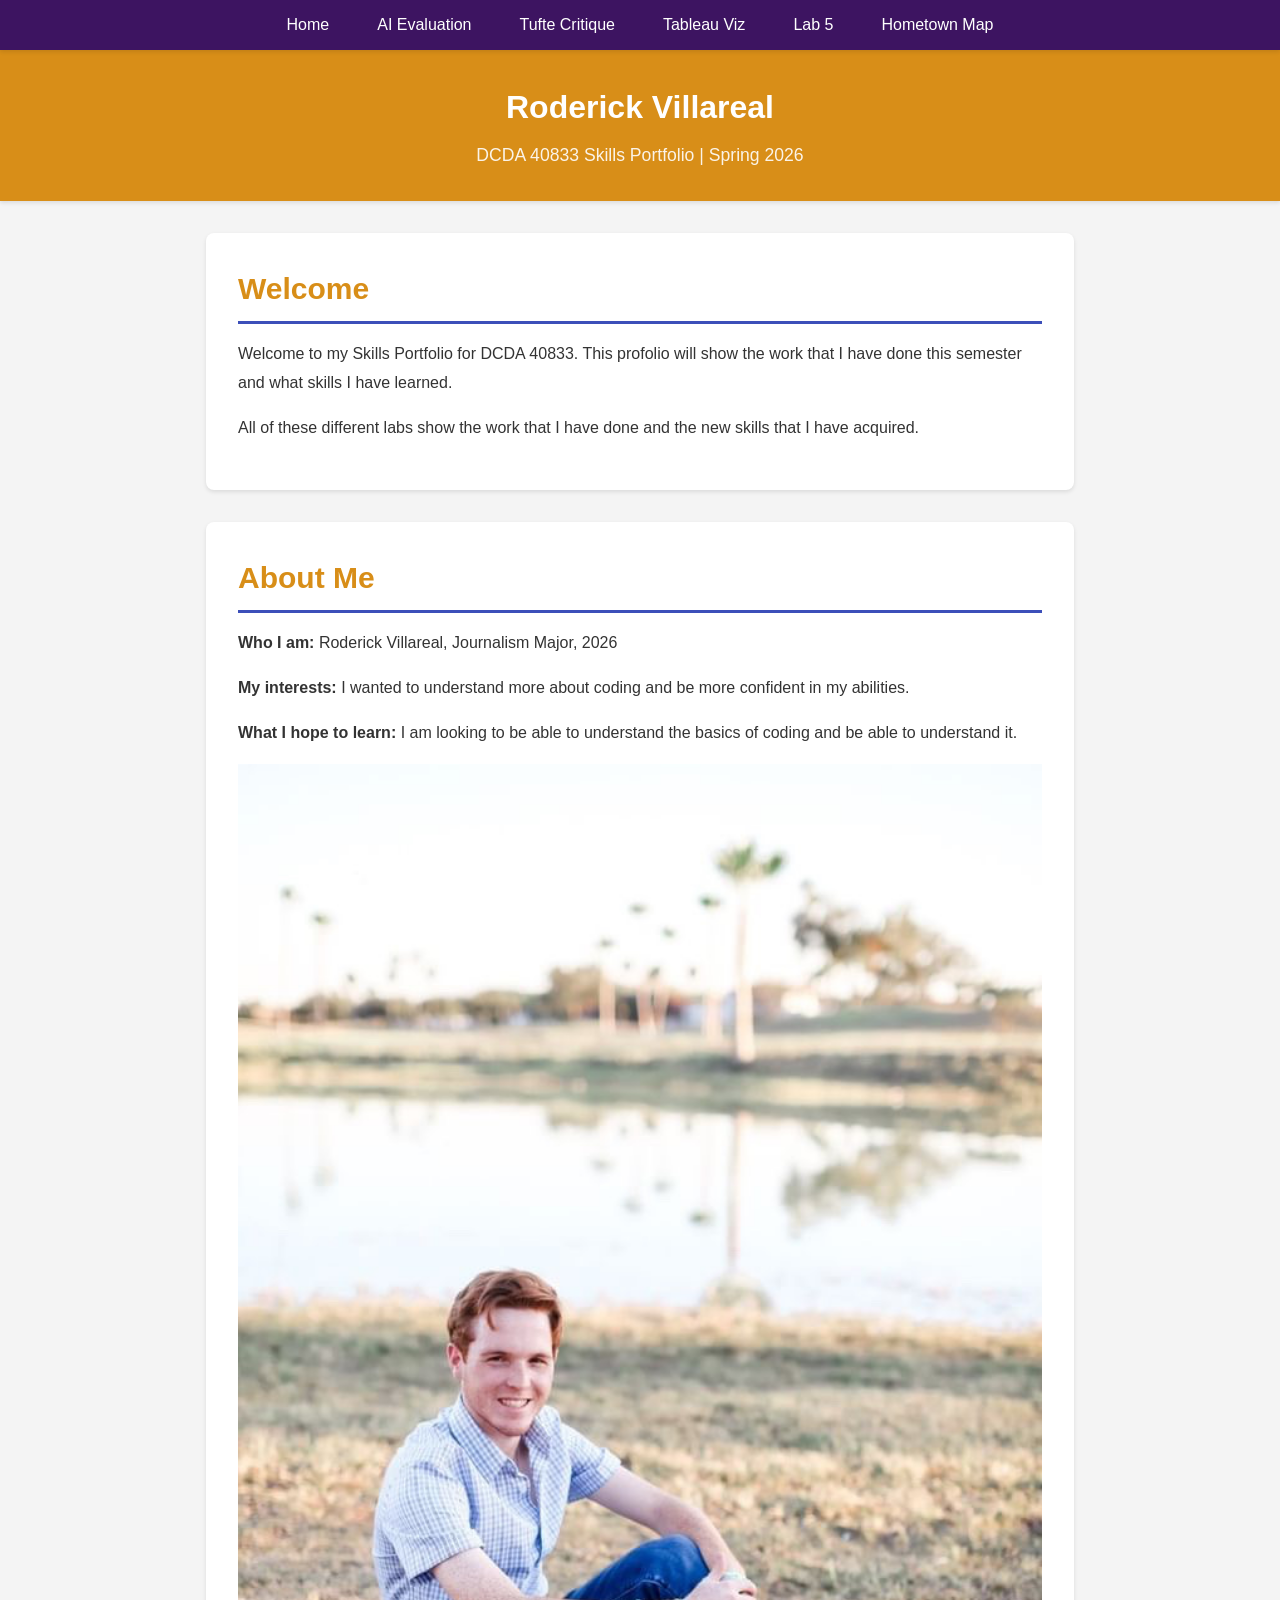
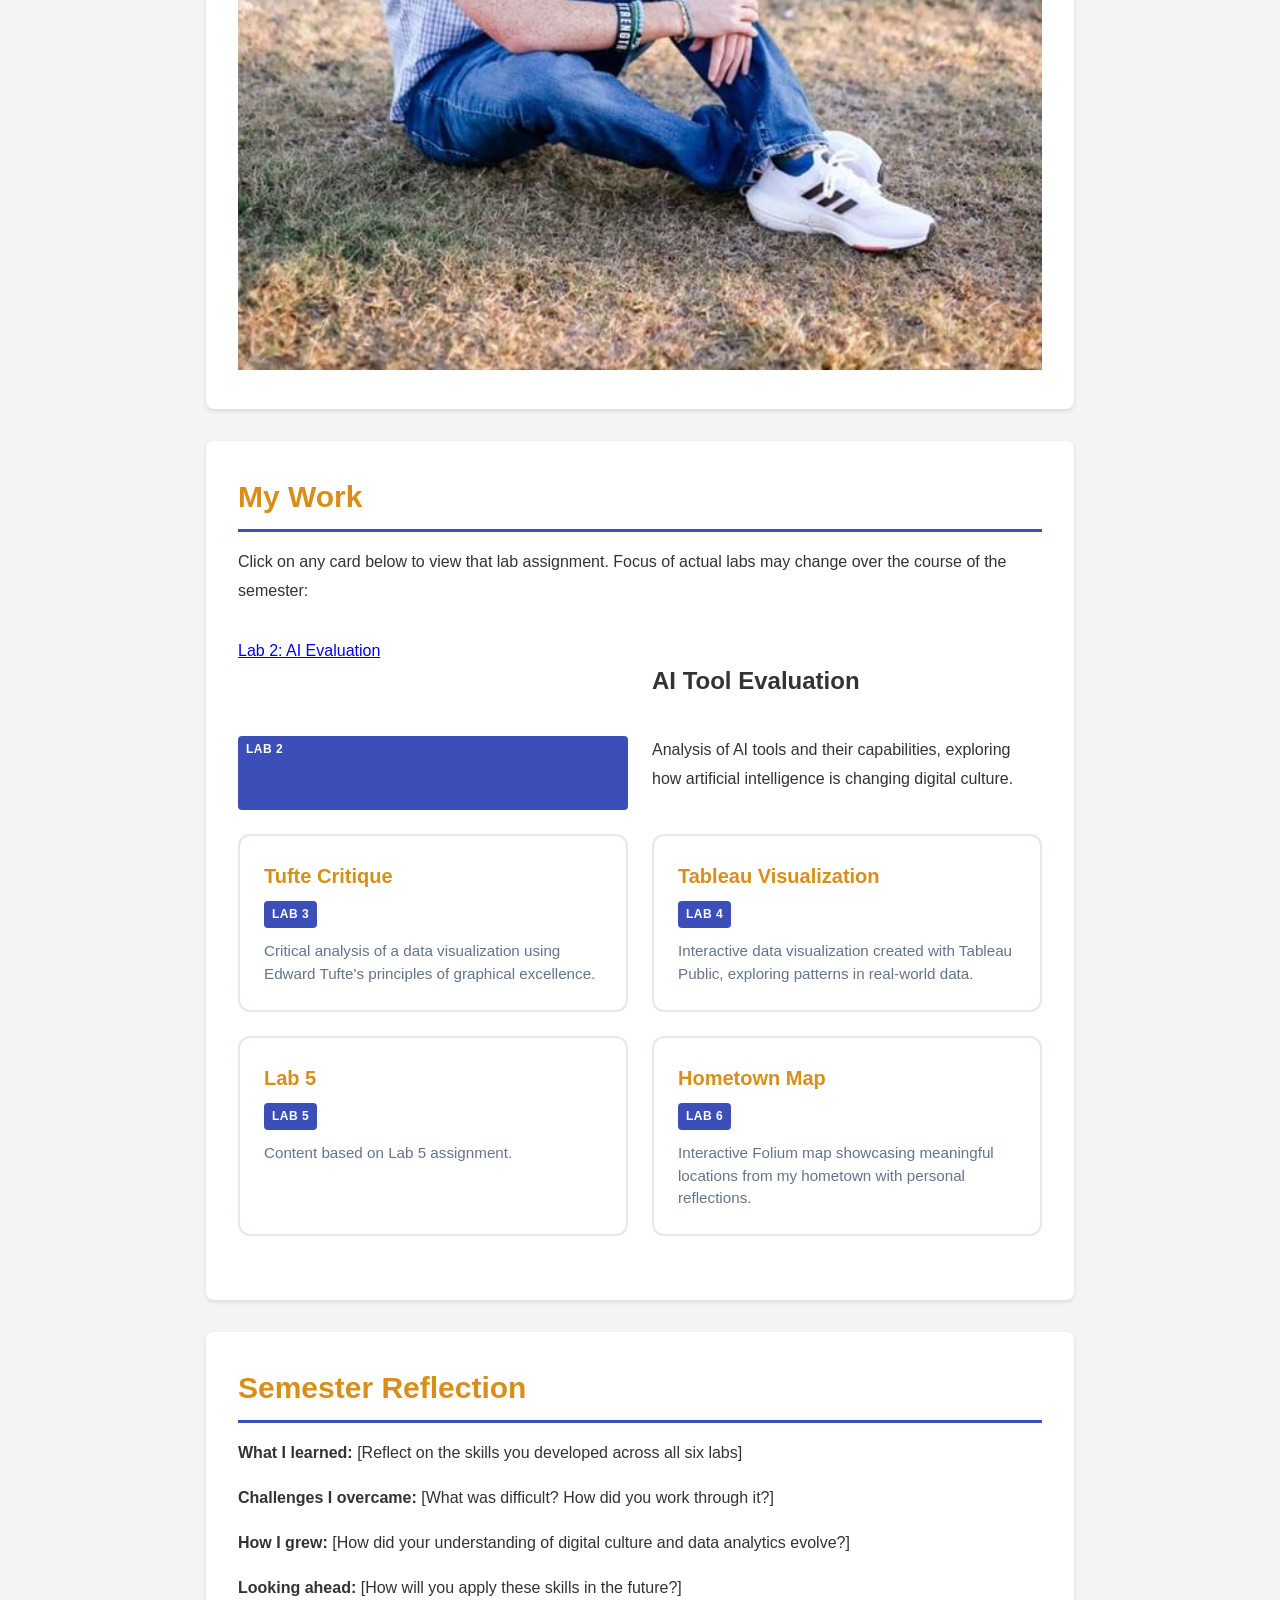
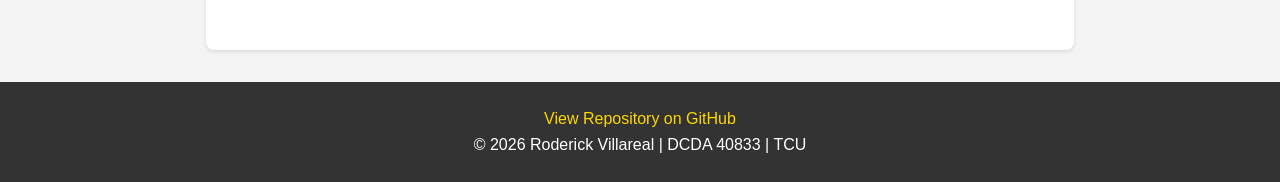
==== index.html @ a1680ffe "Update index.html" ====
<!DOCTYPE html>
<html lang="en">
<head>
    <meta charset="UTF-8">
    <meta name="viewport" content="width=device-width, initial-scale=1.0">
    <meta name="description" content="Skills Portfolio showcasing work from DCDA 40833">
    <meta name="author" content="Your Name">
    <title>Your Name | DCDA 40833 Skills Portfolio</title>
    <link rel="stylesheet" href="css/styles.css">
</head>
<body>
    <!-- Navigation: Links to all portfolio pages -->
    <nav>
        <ul>
            <li><a href="index.html">Home</a></li>
            <li><a href="ai-evaluation.html">AI Evaluation</a></li>
            <li><a href="tufte-critique.html">Tufte Critique</a></li>
            <li><a href="tableau-visualization.html">Tableau Viz</a></li>
            <li><a href="lab5.html">Lab 5</a></li>
            <li><a href="hometown-map.html">Hometown Map</a></li>
        </ul>
    </nav>

    <!-- Header: Your name and course info -->
    <header>
        <h1>Roderick Villareal</h1>
        <p>DCDA 40833 Skills Portfolio | Spring 2026</p>
    </header>

    <main>
        <!-- Welcome Section: Brief introduction to your portfolio -->
        <section id="welcome">
            <h2>Welcome</h2>
            <!-- TODO: Write a brief introduction (2-3 sentences) about your portfolio -->
            <p>Welcome to my Skills Portfolio for DCDA 40833. This profolio will show the work that I have done this semester and what skills I have learned.</p>
            <p>All of these different labs show the work that I have done and the new skills that I have acquired.</p>
        </section>

        <!-- About Section: Tell visitors about yourself -->
        <section id="about">
            <h2>About Me</h2>
            <!-- TODO: Replace this placeholder content with information about yourself -->
             <!-- I have explained my year and my major to show that I have other experience besides coding -->
            <p><strong>Who I am:</strong> Roderick Villareal, Journalism Major, 2026</p>
            <!-- I am looking to grow more and that is what is expressed in my interests and what I want to learn in this class -->
            <p><strong>My interests:</strong> I wanted to understand more about coding and be more confident in my abilities.</p>
            <p><strong>What I hope to learn:</strong> I am looking to be able to understand the basics of coding and be able to understand it.</p>

            
            <!--   -->
            <!--
            <figure class="viz-container">
              This is a photo that I chose to use as it shows me and is a good headshot  -->
                <img src="images/2E479170-A495-43F9-9507-CDE3F7AB3520.JPG" alt="Photo of Your Name" width="100%">
            </figure>
            
        </section>

        <!-- Portfolio Section: Links to all lab pages -->
        <section id="portfolio">
            <h2>My Work</h2>
            <p>Click on any card below to view that lab assignment. Focus of actual labs may change over the course of the semester:</p>

            <!-- Portfolio Grid: Cards linking to each lab page -->
            <div class="portfolio-grid">

                <!-- Lab 2: AI Tool Evaluation -->
                <a href="lab02.html">Lab 2: AI Evaluation</a>
                    <h3>AI Tool Evaluation</h3>
                    <span class="lab-tag">Lab 2</span>
                    <p>Analysis of AI tools and their capabilities, exploring how artificial intelligence is changing digital culture.</p>
                </a>

                <!-- Lab 3: Tufte Critique -->
                <a href="tufte-critique.html" class="portfolio-card">
                    <h3>Tufte Critique</h3>
                    <span class="lab-tag">Lab 3</span>
                    <p>Critical analysis of a data visualization using Edward Tufte's principles of graphical excellence.</p>
                </a>

                <!-- Lab 4: Tableau Visualization -->
                <a href="tableau-visualization.html" class="portfolio-card">
                    <h3>Tableau Visualization</h3>
                    <span class="lab-tag">Lab 4</span>
                    <p>Interactive data visualization created with Tableau Public, exploring patterns in real-world data.</p>
                </a>

                <!-- Lab 5: TBD -->
                <a href="lab5.html" class="portfolio-card">
                    <h3>Lab 5</h3>
                    <span class="lab-tag">Lab 5</span>
                    <p>Content based on Lab 5 assignment.</p>
                </a>

                <!-- Lab 6: Hometown Map -->
                <a href="hometown-map.html" class="portfolio-card">
                    <h3>Hometown Map</h3>
                    <span class="lab-tag">Lab 6</span>
                    <p>Interactive Folium map showcasing meaningful locations from my hometown with personal reflections.</p>
                </a>

            </div>
        </section>

        <!-- Reflection Section: Optional semester reflection -->
        <section id="reflection">
            <h2>Semester Reflection</h2>
            <!-- TODO: After completing all labs, write a reflection on your growth -->
            <p><strong>What I learned:</strong> [Reflect on the skills you developed across all six labs]</p>
            <p><strong>Challenges I overcame:</strong> [What was difficult? How did you work through it?]</p>
            <p><strong>How I grew:</strong> [How did your understanding of digital culture and data analytics evolve?]</p>
            <p><strong>Looking ahead:</strong> [How will you apply these skills in the future?]</p>
        </section>
    </main>

    <!-- Footer: Links and copyright -->
    <footer>
        <p><a href="https://github.com/yourusername/your-repo-name">View Repository on GitHub</a></p>
        <p>&copy; 2026 Roderick Villareal | DCDA 40833 | TCU</p>
    </footer>
</body>
</html>
---- css/styles.css ----
/* =========================
   DCDA 40833 Skills Portfolio Template
   CSS Stylesheet for Student Portfolios
   ========================= */

/* =========================
   CSS Variables (Color Scheme)
   ========================= */
:root {
    --primary-color: #d88e18;      /* TCU Purple */
    --secondary-color: #3c4fb9;    /* Light Purple */
    --accent-color: #ffd700;       /* Gold accent */
    --text-color: #333;            /* Dark gray for text */
    --text-secondary: #64748b;     /* Lighter gray for captions */
    --bg-color: #f4f4f4;           /* Light background */
    --white: #ffffff;
}

/* =========================
   Basic Reset & Typography
   ========================= */
* {
    margin: 0;
    padding: 0;
    box-sizing: border-box;
}

html {
    scroll-behavior: smooth;       /* Smooth scrolling for anchor links */
}

body {
    font-family: -apple-system, BlinkMacSystemFont, 'Segoe UI', 'Roboto', 'Helvetica Neue', Arial, sans-serif;
    line-height: 1.6;
    color: var(--text-color);
    background-color: var(--bg-color);
}

/* =========================
   Header & Navigation
   ========================= */
/* Style semantic tags directly - no classes needed! */
header {
    background-color: var(--primary-color);
    color: white;
    padding: 2rem 0;
    text-align: center;
    box-shadow: 0 2px 4px rgba(0, 0, 0, 0.1);
}

header h1 {
    color: white;
    margin: 0 0 0.5rem 0;
    font-size: 2rem;
}

header p {
    margin: 0;
    opacity: 0.9;
    font-size: 1.1rem;
}

nav {
    background-color: #3d1461;
    padding: 0.75rem;
    display: flex;              /* Make nav a flex container */
    justify-content: center;    /* Center the ul inside nav */
    position: sticky;           /* Stick to top when scrolling */
    top: 0;
    z-index: 100;
    box-shadow: 0 2px 4px rgba(0, 0, 0, 0.1);
}

/* Style the navigation list */
nav ul {
    list-style: none;           /* Remove bullets */
    padding: 0;                 /* Remove default padding */
    margin: 0;                  /* Remove default margin */
    display: flex;              /* Arrange items horizontally */
    flex-direction: row;        /* Explicit: horizontal on desktop */
    justify-content: center;    /* Center the items */
    gap: 1rem;                  /* Space between items */
    flex-wrap: wrap;            /* Wrap on small screens */
}

nav li {
    list-style: none;           /* Extra insurance - remove bullets */
}

nav a {
    color: white;
    text-decoration: none;
    padding: 0.5rem 1rem;
    transition: background-color 0.3s ease;
    border-radius: 4px;
}

nav a:hover {
    background-color: var(--primary-color);
}

/* =========================
   Main Content
   ========================= */
/* Style main semantic tag directly */
main {
    max-width: 900px;          /* Don't get too wide */
    margin: 2rem auto;         /* Center horizontally */
    padding: 0 1rem;           /* Space on sides for mobile */
}

/* All sections inside main get consistent styling */
main section {
    background-color: white;
    padding: 2rem;
    margin-bottom: 2rem;       /* Space between sections */
    border-radius: 8px;        /* Rounded corners */
    box-shadow: 0 2px 4px rgba(0, 0, 0, 0.1);
}

/* Style h2 headings inside sections */
main section h2 {
    color: var(--primary-color);
    border-bottom: 3px solid var(--secondary-color);
    padding-bottom: 0.5rem;
    margin-bottom: 1rem;
    font-size: 1.875rem;
}

main section h3 {
    color: var(--text-color);
    margin-top: 1.5rem;
    margin-bottom: 0.75rem;
    font-size: 1.5rem;
}

/* Paragraphs inside sections */
main section p {
    margin-bottom: 1rem;
    line-height: 1.8;
}

/* Lists inside sections */
main section ul,
main section ol {
    margin: 1rem 0 1rem 2rem;
    line-height: 1.8;
}

main section li {
    margin-bottom: 0.5rem;
}

/* =========================
   Data Visualizations
   ========================= */
/* Container for charts and images */
.viz-container {
    margin: 2rem 0;
    text-align: center;
}

.viz-container img {
    max-width: 100%;           /* Responsive: never wider than container */
    height: auto;              /* Maintain aspect ratio */
    border-radius: 8px;
    box-shadow: 0 4px 6px rgba(0, 0, 0, 0.1);
    margin-bottom: 0.5rem;
}

/* Figure captions */
.viz-container figcaption {
    font-style: italic;
    color: var(--text-secondary);
    font-size: 0.9rem;
    margin-top: 0.5rem;
}

/* Grid layout for multiple visualizations */
.viz-grid {
    display: grid;
    grid-template-columns: repeat(auto-fit, minmax(300px, 1fr));
    gap: 1.5rem;
    margin: 2rem 0;
}

/* =========================
   Code Blocks
   ========================= */
/* Improve pre/code styling for Python code */
pre {
    background: #2d2d2d;          /* Dark background */
    color: #f8f8f2;               /* Light text */
    border: none;
    border-radius: 8px;
    padding: 1.5rem;
    overflow-x: auto;
    margin: 1.5rem 0;
    font-size: 0.9rem;
    line-height: 1.5;
}

code {
    font-family: 'SF Mono', Monaco, 'Cascadia Code', 'Roboto Mono', Consolas, 'Courier New', monospace;
}

/* Inline code (inside paragraphs) */
p code, li code {
    background: #f4f4f4;
    color: #c7254e;
    padding: 0.2rem 0.4rem;
    border-radius: 3px;
    font-size: 0.9em;
}

/* Code block titles */
.code-title {
    background: #1e1e1e;
    color: #9cdcfe;
    padding: 0.5rem 1rem;
    border-radius: 8px 8px 0 0;
    font-family: monospace;
    font-size: 0.85rem;
    margin-bottom: -0.5rem;
}

.code-title + pre {
    border-radius: 0 0 8px 8px;
    margin-top: 0;
}

/* =========================
   Data Tables
   ========================= */
table {
    width: 100%;
    border-collapse: collapse;
    margin: 1.5rem 0;
    background: white;
}

th, td {
    padding: 0.75rem 1rem;
    text-align: left;
    border: 1px solid #e2e8f0;
}

th {
    background: var(--primary-color);
    color: white;
    font-weight: 600;
}

tr:nth-child(even) {
    background: #f8f9fa;
}

.results-table {
    font-size: 0.95rem;
    margin: 1.5rem auto;
    max-width: 700px;
}

.results-table td {
    text-align: center;
}

.results-table td:first-child {
    text-align: left;
    font-weight: 500;
}

/* Highlight key rows */
.results-table tr.highlight {
    background: #fff3cd;
    font-weight: bold;
}

/* =========================
   Framework Connections
   ========================= */
.framework-callout {
    background: linear-gradient(135deg, #f0e7f8, #e9d5ff);
    border-left: 5px solid var(--secondary-color);
    border-radius: 8px;
    padding: 1.5rem;
    margin: 2rem 0;
}

.framework-callout h3 {
    color: var(--primary-color);
    margin-top: 0;
}

.framework-callout strong {
    color: var(--secondary-color);
}

/* =========================
   Portfolio Cards
   ========================= */
/* Grid layout for portfolio cards on home page */
.portfolio-grid {
    display: grid;
    grid-template-columns: repeat(auto-fit, minmax(280px, 1fr));
    gap: 1.5rem;
    margin: 2rem 0;
}

/* Individual portfolio card styling */
.portfolio-card {
    display: block;
    background: white;
    border: 2px solid #e2e8f0;
    border-radius: 12px;
    padding: 1.5rem;
    text-decoration: none;
    color: var(--text-color);
    transition: all 0.3s ease;
    position: relative;
}

.portfolio-card:hover {
    border-color: var(--primary-color);
    box-shadow: 0 8px 16px rgba(77, 25, 121, 0.15);
    transform: translateY(-4px);
}

.portfolio-card h3 {
    color: var(--primary-color);
    margin: 0 0 0.5rem 0;
    font-size: 1.25rem;
}

.portfolio-card p {
    color: var(--text-secondary);
    font-size: 0.95rem;
    margin: 0.75rem 0 0 0;
    line-height: 1.5;
}

/* Lab tag badge on portfolio cards */
.lab-tag {
    display: inline-block;
    background: var(--secondary-color);
    color: white;
    font-size: 0.75rem;
    font-weight: 600;
    padding: 0.25rem 0.5rem;
    border-radius: 4px;
    text-transform: uppercase;
    letter-spacing: 0.5px;
}

/* =========================
   Footer (semantic tag)
   ========================= */
footer {
    background-color: #333;
    color: white;
    text-align: center;
    padding: 1.5rem;
    margin-top: 2rem;
}

footer a {
    color: var(--accent-color);
    text-decoration: none;
}

footer a:hover {
    text-decoration: underline;
}

/* =========================
   Responsive Design (Mobile)
   ========================= */
@media (max-width: 768px) {
    header h1 {
        font-size: 1.5rem;     /* Smaller on mobile */
    }

    nav {
        font-size: 0.9rem;
    }

    /* Stack navigation vertically on mobile */
    nav ul {
        flex-direction: column;  /* Change from row to column */
        align-items: center;     /* Center the stacked items */
    }

    nav a {
        display: block;          /* Full width for easier tapping */
        width: 100%;
        text-align: center;
    }

    main section {
        padding: 1rem;         /* Less padding on mobile */
    }

    .viz-grid {
        grid-template-columns: 1fr;  /* Single column on mobile */
    }
}

/* =========================
   Print Styles (Optional)
   ========================= */
@media print {
    nav {
        display: none;
    }

    main section {
        box-shadow: none;
        page-break-inside: avoid;
    }
}
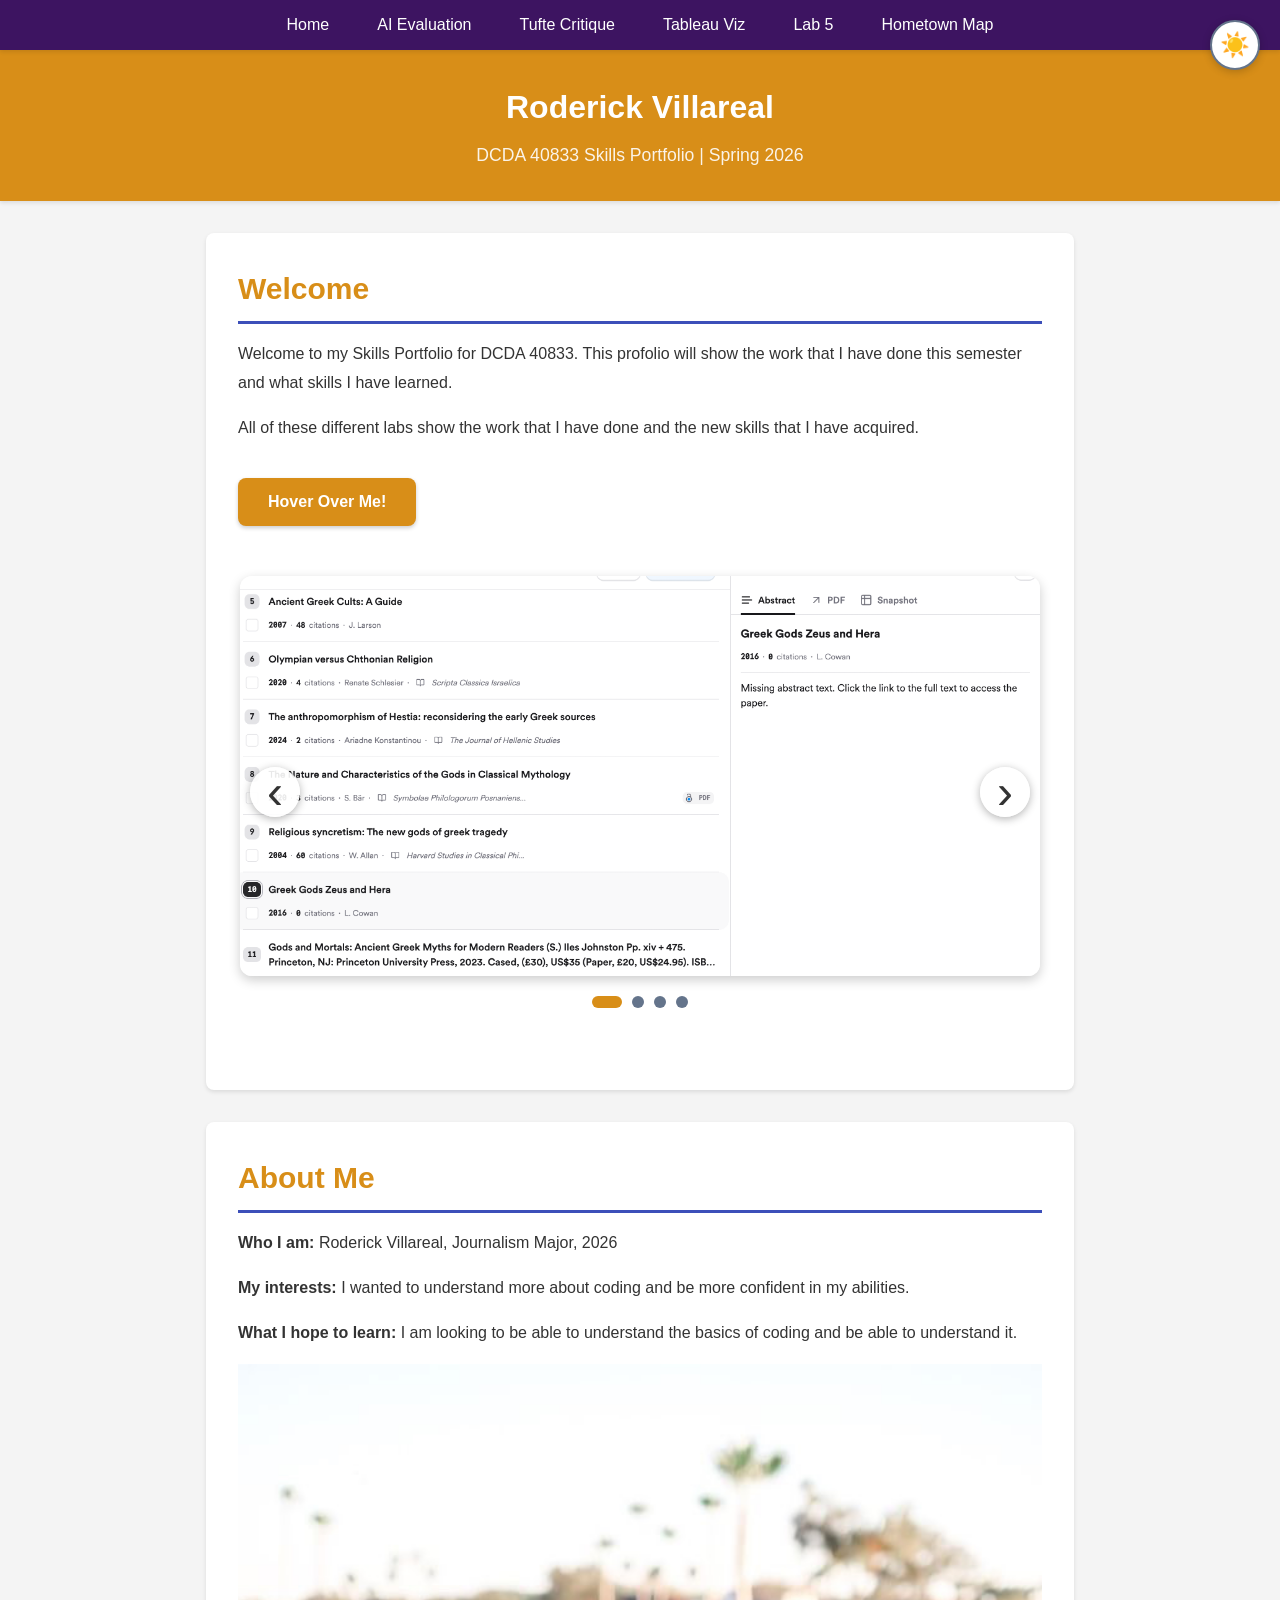
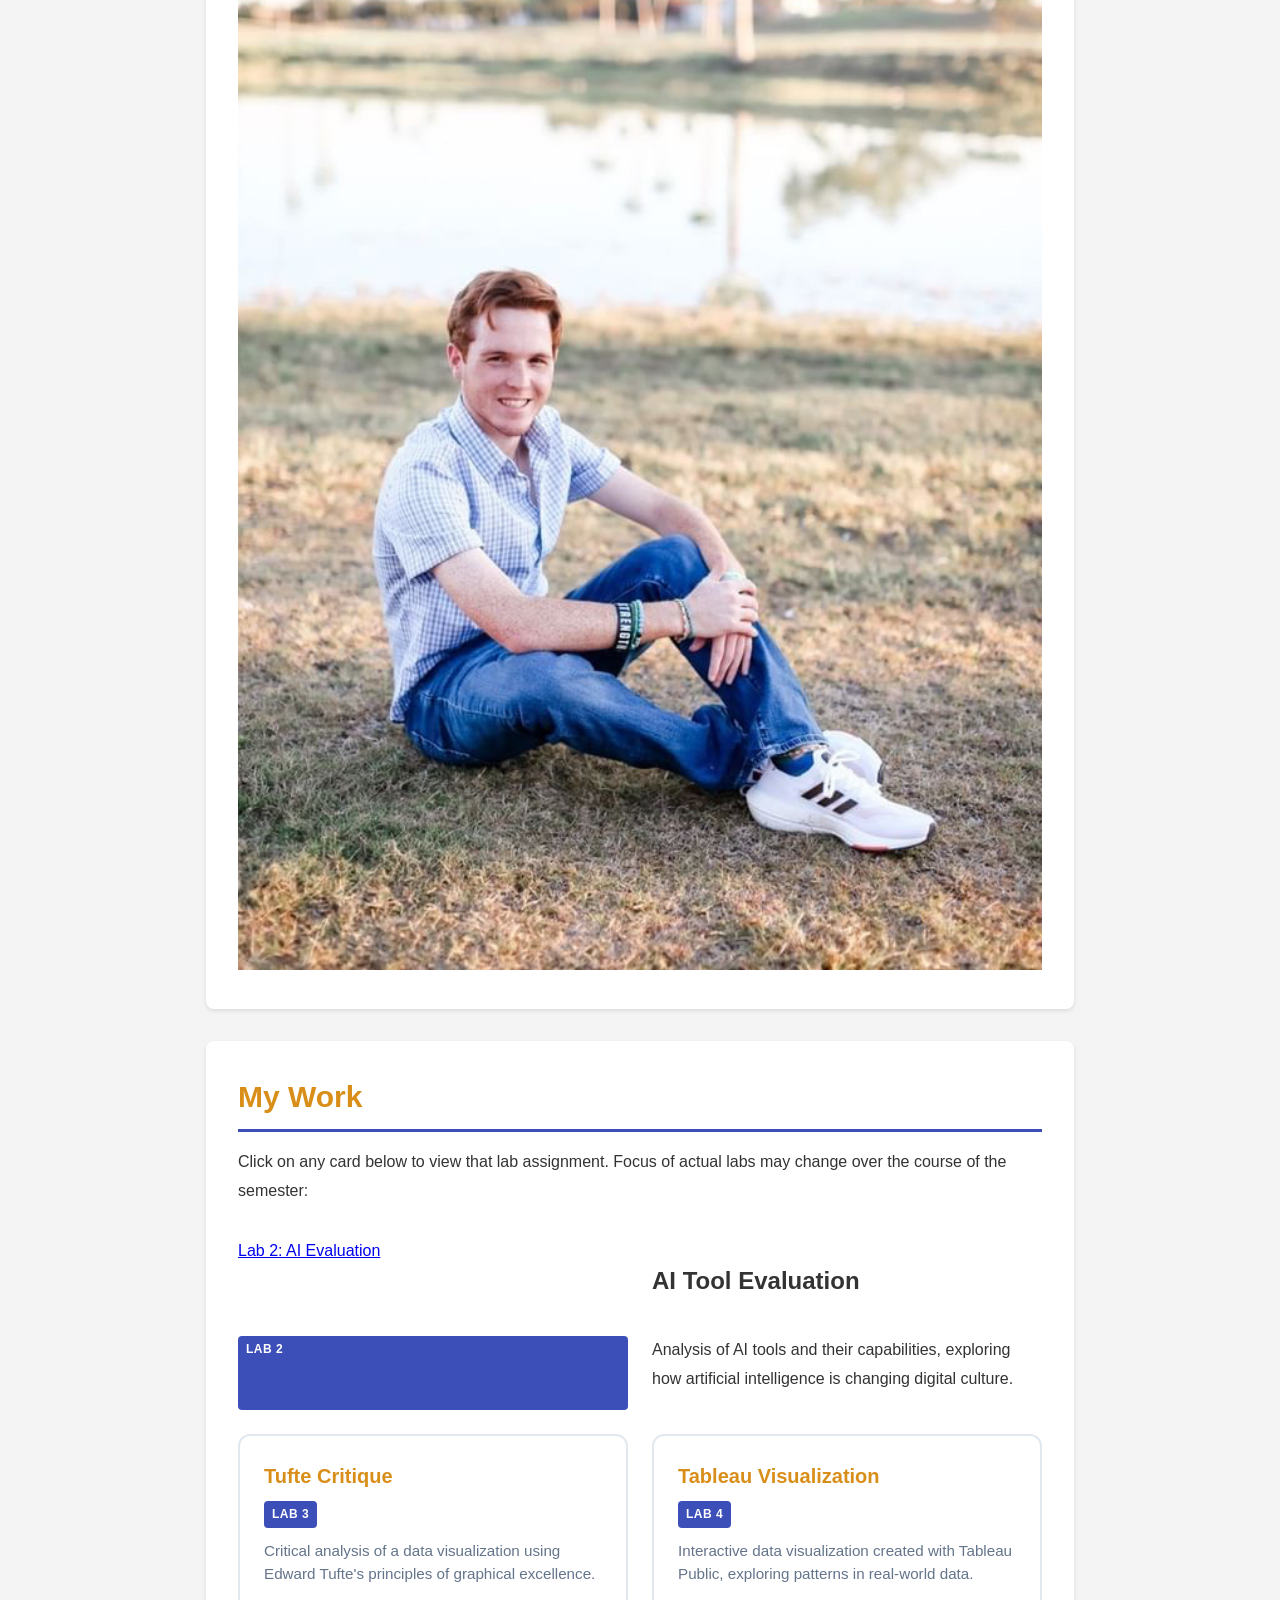
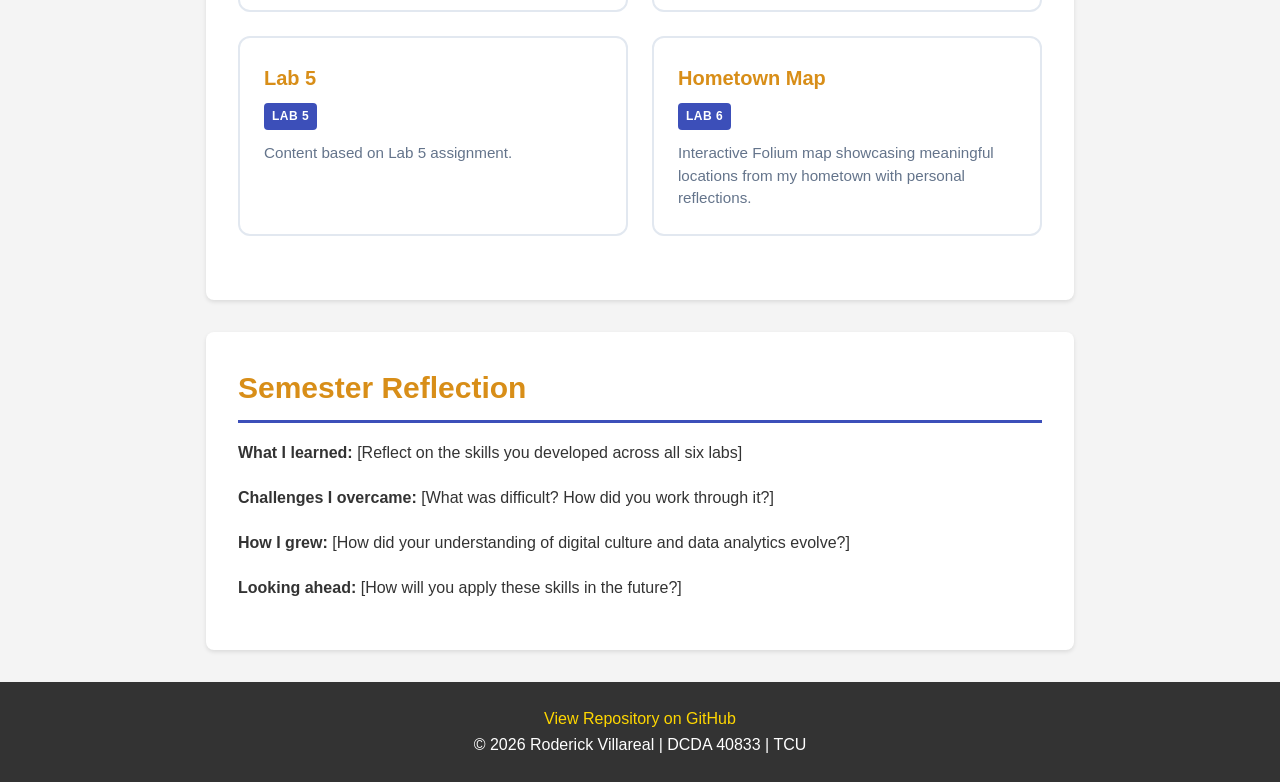
==== commit 1d8981ba: "lab 5 changes" ====
--- a/index.html
+++ b/index.html
@@ -8,10 +8,19 @@
     <title>Your Name | DCDA 40833 Skills Portfolio</title>
     <link rel="stylesheet" href="css/styles.css">
 </head>
-<body>
+<body class="light-mode">
     <!-- Navigation: Links to all portfolio pages -->
     <nav>
-        <ul>
+        <button class="hamburger" aria-label="Toggle navigation menu" aria-expanded="false">
+            <span></span>
+            <span></span>
+            <span></span>
+        </button>
+        <button class="theme-toggle" id="themeToggle" aria-label="Toggle dark mode">
+            <span class="sun-icon">☀️</span>
+            <span class="moon-icon">🌙</span>
+        </button>
+        <ul class="nav-menu">
             <li><a href="index.html">Home</a></li>
             <li><a href="ai-evaluation.html">AI Evaluation</a></li>
             <li><a href="tufte-critique.html">Tufte Critique</a></li>
@@ -34,6 +43,25 @@
             <!-- TODO: Write a brief introduction (2-3 sentences) about your portfolio -->
             <p>Welcome to my Skills Portfolio for DCDA 40833. This profolio will show the work that I have done this semester and what skills I have learned.</p>
             <p>All of these different labs show the work that I have done and the new skills that I have acquired.</p>
+            <button class="hover-button">Hover Over Me!</button>
+            
+            <!-- Image Carousel -->
+            <div class="carousel">
+                <button class="carousel-btn prev-btn" aria-label="Previous image">‹</button>
+                <div class="carousel-container">
+                    <img src="images/photo 1.png" alt="Photo 1" class="carousel-image active">
+                    <img src="images/photo 2.png" alt="Photo 2" class="carousel-image">
+                    <img src="images/photo 3.png" alt="Photo 3" class="carousel-image">
+                    <img src="images/photo 4.png" alt="Photo 4" class="carousel-image">
+                </div>
+                <button class="carousel-btn next-btn" aria-label="Next image">›</button>
+                <div class="carousel-indicators">
+                    <span class="indicator active" data-index="0"></span>
+                    <span class="indicator" data-index="1"></span>
+                    <span class="indicator" data-index="2"></span>
+                    <span class="indicator" data-index="3"></span>
+                </div>
+            </div>
         </section>
 
         <!-- About Section: Tell visitors about yourself -->
@@ -72,21 +100,21 @@
                 </a>
 
                 <!-- Lab 3: Tufte Critique -->
-                <a href="tufte-critique.html" class="portfolio-card">
+                <a href="lab03.html" class="portfolio-card">
                     <h3>Tufte Critique</h3>
                     <span class="lab-tag">Lab 3</span>
                     <p>Critical analysis of a data visualization using Edward Tufte's principles of graphical excellence.</p>
                 </a>
 
                 <!-- Lab 4: Tableau Visualization -->
-                <a href="tableau-visualization.html" class="portfolio-card">
+                <a href="lab04.html" class="portfolio-card">
                     <h3>Tableau Visualization</h3>
                     <span class="lab-tag">Lab 4</span>
                     <p>Interactive data visualization created with Tableau Public, exploring patterns in real-world data.</p>
                 </a>
 
                 <!-- Lab 5: TBD -->
-                <a href="lab5.html" class="portfolio-card">
+                <a href="lab05.html" class="portfolio-card">
                     <h3>Lab 5</h3>
                     <span class="lab-tag">Lab 5</span>
                     <p>Content based on Lab 5 assignment.</p>
@@ -118,5 +146,110 @@
         <p><a href="https://github.com/yourusername/your-repo-name">View Repository on GitHub</a></p>
         <p>&copy; 2026 Roderick Villareal | DCDA 40833 | TCU</p>
     </footer>
+
+    <!-- JavaScript for Hamburger Menu -->
+    <script>
+        // Get the hamburger button and nav menu
+        const hamburger = document.querySelector('.hamburger');
+        const navMenu = document.querySelector('.nav-menu');
+
+        // Toggle menu when hamburger is clicked
+        hamburger.addEventListener('click', () => {
+            const isOpen = hamburger.getAttribute('aria-expanded') === 'true';
+            
+            // Toggle the active class
+            hamburger.classList.toggle('active');
+            navMenu.classList.toggle('active');
+            
+            // Update aria-expanded for accessibility
+            hamburger.setAttribute('aria-expanded', !isOpen);
+        });
+
+        // Close menu when clicking on a nav link (smooth UX on mobile)
+        const navLinks = document.querySelectorAll('.nav-menu a');
+        navLinks.forEach(link => {
+            link.addEventListener('click', () => {
+                hamburger.classList.remove('active');
+                navMenu.classList.remove('active');
+                hamburger.setAttribute('aria-expanded', 'false');
+            });
+        });
+
+        // Dark mode toggle functionality
+        const themeToggle = document.getElementById('themeToggle');
+        const body = document.body;
+
+        // Check for saved theme preference or default to light mode
+        const currentTheme = localStorage.getItem('theme') || 'light';
+        if (currentTheme === 'dark') {
+            body.classList.add('dark-mode');
+        }
+
+        // Toggle dark mode
+        themeToggle.addEventListener('click', () => {
+            body.classList.toggle('dark-mode');
+            
+            // Save theme preference
+            const theme = body.classList.contains('dark-mode') ? 'dark' : 'light';
+            localStorage.setItem('theme', theme);
+        });
+
+        // Image carousel functionality
+        const images = document.querySelectorAll('.carousel-image');
+        const indicators = document.querySelectorAll('.indicator');
+        const prevBtn = document.querySelector('.prev-btn');
+        const nextBtn = document.querySelector('.next-btn');
+        let currentIndex = 0;
+
+        function showImage(index, direction) {
+            // Remove all classes from images
+            images.forEach(img => {
+                img.classList.remove('active', 'prev');
+            });
+            
+            // Remove active class from indicators
+            indicators.forEach(ind => ind.classList.remove('active'));
+            
+            // Set previous image position based on direction
+            if (direction === 'next') {
+                images.forEach((img, i) => {
+                    if (i < index) {
+                        img.classList.add('prev');
+                    }
+                });
+            } else if (direction === 'prev') {
+                images.forEach((img, i) => {
+                    if (i > index) {
+                        img.classList.remove('prev');
+                    }
+                });
+            }
+            
+            // Add active class to current image and indicator
+            images[index].classList.add('active');
+            indicators[index].classList.add('active');
+        }
+
+        // Next button
+        nextBtn.addEventListener('click', () => {
+            currentIndex = (currentIndex + 1) % images.length;
+            showImage(currentIndex, 'next');
+        });
+
+        // Previous button
+        prevBtn.addEventListener('click', () => {
+            currentIndex = (currentIndex - 1 + images.length) % images.length;
+            showImage(currentIndex, 'prev');
+        });
+
+        // Indicator clicks
+        indicators.forEach((indicator, index) => {
+            indicator.addEventListener('click', () => {
+                const direction = index > currentIndex ? 'next' : 'prev';
+                currentIndex = index;
+                showImage(currentIndex, direction);
+            });
+        });
+    </script>
 </body>
 </html>
--- a/css/styles.css
+++ b/css/styles.css
@@ -16,6 +16,17 @@
     --white: #ffffff;
 }
 
+/* Dark mode color scheme */
+body.dark-mode {
+    --primary-color: #e69a27;      /* Brighter orange for dark mode */
+    --secondary-color: #5c6fd8;    /* Lighter blue */
+    --accent-color: #ffd700;       /* Gold accent */
+    --text-color: #e4e4e4;         /* Light gray for text */
+    --text-secondary: #94a3b8;     /* Lighter secondary text */
+    --bg-color: #1a1a1a;           /* Dark background */
+    --white: #2d2d2d;              /* Dark gray instead of white */
+}
+
 /* =========================
    Basic Reset & Typography
    ========================= */
@@ -37,6 +48,177 @@
 }
 
 /* =========================
+   Buttons
+   ========================= */
+.hover-button {
+    background-color: var(--primary-color);
+    color: white;
+    border: none;
+    padding: 15px 30px;
+    font-size: 16px;
+    font-weight: bold;
+    border-radius: 8px;
+    cursor: pointer;
+    transition: all 0.3s ease;
+    margin-top: 20px;
+    box-shadow: 0 2px 4px rgba(0, 0, 0, 0.2);
+}
+
+.hover-button:hover {
+    background-color: var(--secondary-color);
+    transform: translateY(-2px);
+    box-shadow: 0 4px 8px rgba(0, 0, 0, 0.3);
+}
+
+.hover-button:active {
+    transform: translateY(0);
+    box-shadow: 0 2px 4px rgba(0, 0, 0, 0.2);
+}
+
+/* Theme Toggle Button */
+.theme-toggle {
+    position: fixed;
+    top: 20px;
+    right: 20px;
+    background-color: var(--white);
+    border: 2px solid var(--text-secondary);
+    border-radius: 50%;
+    width: 50px;
+    height: 50px;
+    cursor: pointer;
+    display: flex;
+    align-items: center;
+    justify-content: center;
+    font-size: 24px;
+    transition: all 0.3s ease;
+    z-index: 1001;
+    box-shadow: 0 2px 8px rgba(0, 0, 0, 0.2);
+}
+
+.theme-toggle:hover {
+    transform: scale(1.1);
+    box-shadow: 0 4px 12px rgba(0, 0, 0, 0.3);
+}
+
+.theme-toggle .sun-icon {
+    display: block;
+}
+
+.theme-toggle .moon-icon {
+    display: none;
+}
+
+body.dark-mode .theme-toggle .sun-icon {
+    display: none;
+}
+
+body.dark-mode .theme-toggle .moon-icon {
+    display: block;
+}
+
+/* Image Carousel */
+.carousel {
+    position: relative;
+    max-width: 800px;
+    margin: 30px auto;
+    padding: 20px 0;
+}
+
+.carousel-container {
+    position: relative;
+    width: 100%;
+    height: 400px;
+    overflow: hidden;
+    border-radius: 12px;
+    box-shadow: 0 4px 12px rgba(0, 0, 0, 0.2);
+    display: flex;
+}
+
+.carousel-image {
+    position: absolute;
+    width: 100%;
+    height: 100%;
+    object-fit: cover;
+    transition: transform 0.5s ease-in-out;
+    left: 0;
+    top: 0;
+}
+
+.carousel-image.active {
+    transform: translateX(0);
+}
+
+.carousel-image:not(.active) {
+    transform: translateX(100%);
+}
+
+.carousel-image.prev {
+    transform: translateX(-100%);
+}
+
+.carousel-btn {
+    position: absolute;
+    top: 50%;
+    transform: translateY(-50%);
+    background-color: rgba(255, 255, 255, 0.9);
+    color: var(--text-color);
+    border: none;
+    font-size: 48px;
+    width: 50px;
+    height: 50px;
+    border-radius: 50%;
+    cursor: pointer;
+    transition: all 0.3s ease;
+    z-index: 10;
+    display: flex;
+    align-items: center;
+    justify-content: center;
+    line-height: 1;
+    box-shadow: 0 2px 8px rgba(0, 0, 0, 0.3);
+}
+
+.carousel-btn:hover {
+    background-color: var(--primary-color);
+    color: white;
+    transform: translateY(-50%) scale(1.1);
+}
+
+.prev-btn {
+    left: 10px;
+}
+
+.next-btn {
+    right: 10px;
+}
+
+.carousel-indicators {
+    display: flex;
+    justify-content: center;
+    gap: 10px;
+    margin-top: 20px;
+}
+
+.indicator {
+    width: 12px;
+    height: 12px;
+    border-radius: 50%;
+    background-color: var(--text-secondary);
+    cursor: pointer;
+    transition: all 0.3s ease;
+}
+
+.indicator:hover {
+    background-color: var(--primary-color);
+    transform: scale(1.2);
+}
+
+.indicator.active {
+    background-color: var(--primary-color);
+    width: 30px;
+    border-radius: 6px;
+}
+
+/* =========================
    Header & Navigation
    ========================= */
 /* Style semantic tags directly - no classes needed! */
@@ -65,10 +247,65 @@
     padding: 0.75rem;
     display: flex;              /* Make nav a flex container */
     justify-content: center;    /* Center the ul inside nav */
+    align-items: center;        /* Vertically center items */
     position: sticky;           /* Stick to top when scrolling */
     top: 0;
     z-index: 100;
     box-shadow: 0 2px 4px rgba(0, 0, 0, 0.1);
+}
+
+/* Hamburger Button - Hidden by default on desktop */
+.hamburger {
+    display: none;              /* Hidden on desktop */
+    flex-direction: column;
+    background: none;
+    border: none;
+    cursor: pointer;
+    padding: 0.5rem;
+    z-index: 101;
+}
+
+.hamburger span {
+    width: 25px;
+    height: 3px;
+    background-color: white;
+    margin: 3px 0;
+    transition: all 0.3s ease;
+    border-radius: 3px;
+}
+
+/* Hamburger animation when active */
+.hamburger.active span:nth-child(1) {
+    transform: rotate(45deg) translate(7px, 7px);
+}
+
+.hamburger.active span:nth-child(2) {
+    opacity: 0;
+}
+
+.hamburger.active span:nth-child(3) {
+    transform: rotate(-45deg) translate(7px, -7px);
+}
+
+/* Alternative nav structure for lab pages (direct anchor tags) */
+.nav-menu {
+    display: flex;
+    gap: 1rem;
+    flex-wrap: wrap;
+    align-items: center;
+}
+
+nav .nav-menu a {
+    color: white;
+    text-decoration: none;
+    padding: 0.5rem 1rem;
+    transition: background-color 0.3s ease;
+    border-radius: 4px;
+}
+
+nav .nav-menu a:hover,
+nav .nav-menu a.active {
+    background-color: var(--primary-color);
 }
 
 /* Style the navigation list */
@@ -376,24 +613,84 @@
    Responsive Design (Mobile)
    ========================= */
 @media (max-width: 768px) {
+    /* Show hamburger button on mobile */
+    .hamburger {
+        display: flex;
+        position: absolute;
+        left: 1rem;
+    }
+
+    /* Hide nav menu by default on mobile */
+    nav {
+        position: relative;
+    }
+
+    nav ul {
+        position: absolute;
+        top: 100%;
+        left: 0;
+        right: 0;
+        flex-direction: column;  /* Stack vertically */
+        align-items: stretch;    /* Full width items */
+        background-color: #3d1461;
+        max-height: 0;
+        overflow: hidden;
+        transition: max-height 0.3s ease;
+        box-shadow: 0 4px 6px rgba(0, 0, 0, 0.1);
+    }
+
+    /* Show menu when active */
+    nav ul.active {
+        max-height: 400px;       /* Adjust based on number of items */
+    }
+
+    /* Alternative nav structure (direct anchor tags) */
+    .nav-menu {
+        position: absolute;
+        top: 100%;
+        left: 0;
+        right: 0;
+        flex-direction: column;
+        background-color: #3d1461;
+        max-height: 0;
+        overflow: hidden;
+        transition: max-height 0.3s ease;
+        box-shadow: 0 4px 6px rgba(0, 0, 0, 0.1);
+    }
+
+    .nav-menu.active {
+        max-height: 400px;
+    }
+
+    .nav-menu a {
+        display: block;
+        padding: 1rem;
+        width: 100%;
+        border-bottom: 1px solid rgba(255, 255, 255, 0.1);
+    }
+
+    .nav-menu a:last-child {
+        border-bottom: none;
+    }
+
+    nav li {
+        width: 100%;
+        text-align: center;
+        border-bottom: 1px solid rgba(255, 255, 255, 0.1);
+    }
+
+    nav li:last-child {
+        border-bottom: none;
+    }
+
+    nav a {
+        display: block;
+        padding: 1rem;
+        width: 100%;
+    }
+
     header h1 {
         font-size: 1.5rem;     /* Smaller on mobile */
-    }
-
-    nav {
-        font-size: 0.9rem;
-    }
-
-    /* Stack navigation vertically on mobile */
-    nav ul {
-        flex-direction: column;  /* Change from row to column */
-        align-items: center;     /* Center the stacked items */
-    }
-
-    nav a {
-        display: block;          /* Full width for easier tapping */
-        width: 100%;
-        text-align: center;
     }
 
     main section {
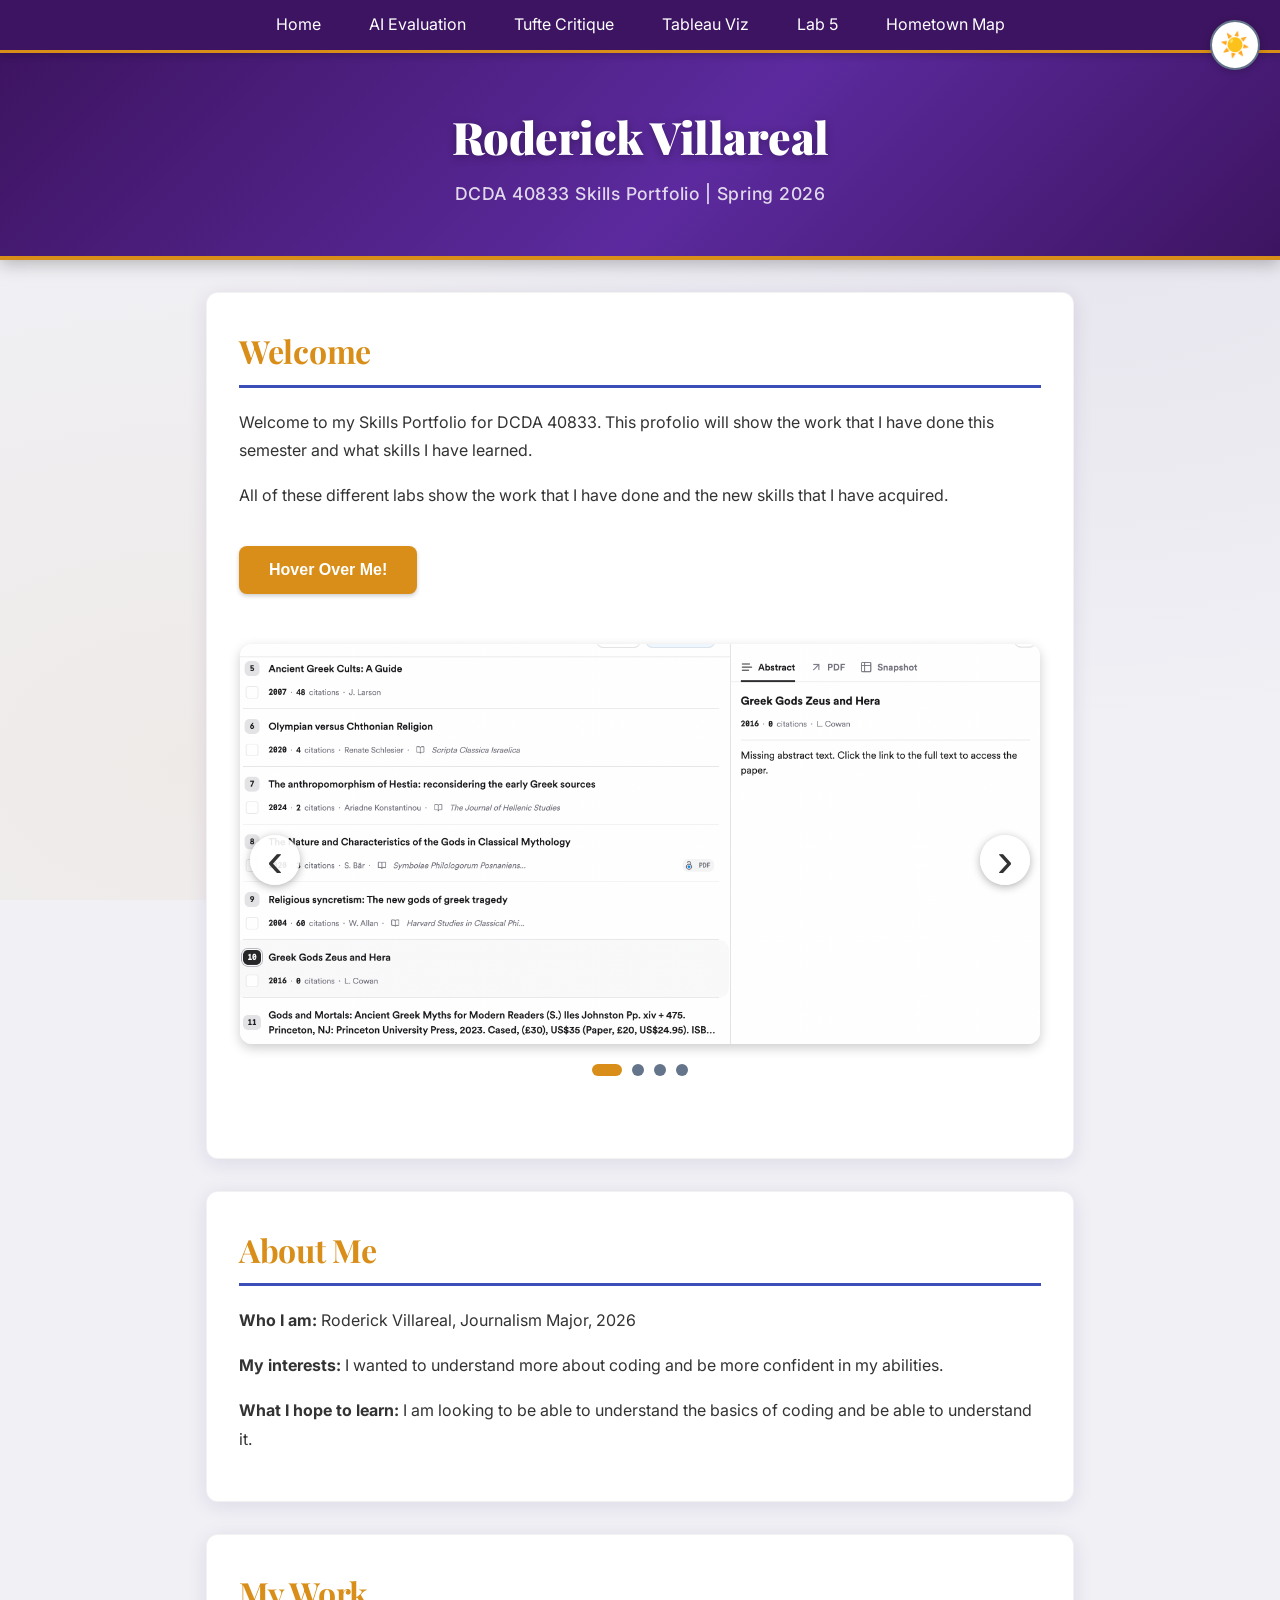
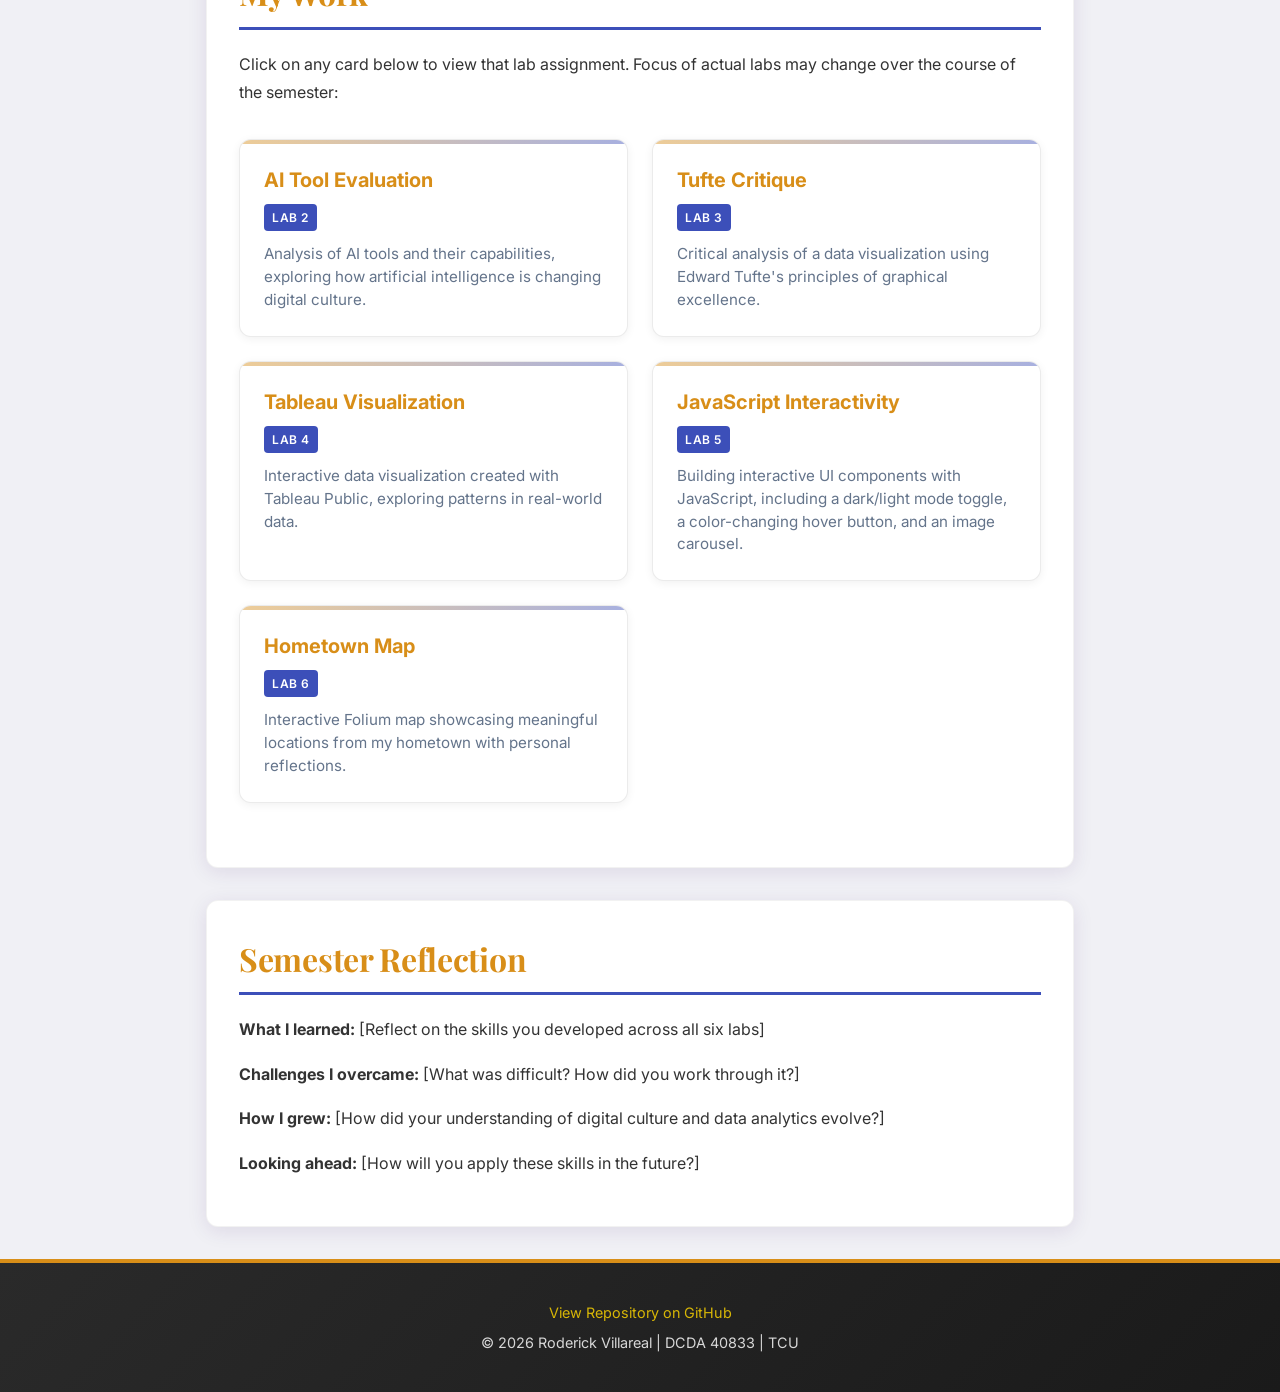
==== commit c2321afe: "portfolio changes" ====
--- a/index.html
+++ b/index.html
@@ -6,6 +6,9 @@
     <meta name="description" content="Skills Portfolio showcasing work from DCDA 40833">
     <meta name="author" content="Your Name">
     <title>Your Name | DCDA 40833 Skills Portfolio</title>
+    <link rel="preconnect" href="https://fonts.googleapis.com">
+    <link rel="preconnect" href="https://fonts.gstatic.com" crossorigin>
+    <link href="https://fonts.googleapis.com/css2?family=Playfair+Display:wght@700;900&family=Inter:wght@400;500;600&display=swap" rel="stylesheet">
     <link rel="stylesheet" href="css/styles.css">
 </head>
 <body class="light-mode">
@@ -22,11 +25,11 @@
         </button>
         <ul class="nav-menu">
             <li><a href="index.html">Home</a></li>
-            <li><a href="ai-evaluation.html">AI Evaluation</a></li>
-            <li><a href="tufte-critique.html">Tufte Critique</a></li>
-            <li><a href="tableau-visualization.html">Tableau Viz</a></li>
-            <li><a href="lab5.html">Lab 5</a></li>
-            <li><a href="hometown-map.html">Hometown Map</a></li>
+            <li><a href="lab02.html">AI Evaluation</a></li>
+            <li><a href="lab03.html">Tufte Critique</a></li>
+            <li><a href="lab04.html">Tableau Viz</a></li>
+            <li><a href="lab05.html">Lab 5</a></li>
+            <li><a href="lab06.html">Hometown Map</a></li>
         </ul>
     </nav>
 
@@ -38,7 +41,7 @@
 
     <main>
         <!-- Welcome Section: Brief introduction to your portfolio -->
-        <section id="welcome">
+        <section id="welcome" class="section-reveal">
             <h2>Welcome</h2>
             <!-- TODO: Write a brief introduction (2-3 sentences) about your portfolio -->
             <p>Welcome to my Skills Portfolio for DCDA 40833. This profolio will show the work that I have done this semester and what skills I have learned.</p>
@@ -65,7 +68,7 @@
         </section>
 
         <!-- About Section: Tell visitors about yourself -->
-        <section id="about">
+        <section id="about" class="section-reveal">
             <h2>About Me</h2>
             <!-- TODO: Replace this placeholder content with information about yourself -->
              <!-- I have explained my year and my major to show that I have other experience besides coding -->
@@ -75,17 +78,17 @@
             <p><strong>What I hope to learn:</strong> I am looking to be able to understand the basics of coding and be able to understand it.</p>
 
             
-            <!--   -->
-            <!--
+            <!-- Profile photo — uncomment to display:
             <figure class="viz-container">
-              This is a photo that I chose to use as it shows me and is a good headshot  -->
-                <img src="images/2E479170-A495-43F9-9507-CDE3F7AB3520.JPG" alt="Photo of Your Name" width="100%">
+                <img src="images/2E479170-A495-43F9-9507-CDE3F7AB3520.JPG" alt="Photo of Roderick Villareal"
+                     style="max-width: 280px; border-radius: 50%; border: 4px solid var(--primary-color);">
             </figure>
+            -->
             
         </section>
 
         <!-- Portfolio Section: Links to all lab pages -->
-        <section id="portfolio">
+        <section id="portfolio" class="section-reveal">
             <h2>My Work</h2>
             <p>Click on any card below to view that lab assignment. Focus of actual labs may change over the course of the semester:</p>
 
@@ -93,7 +96,7 @@
             <div class="portfolio-grid">
 
                 <!-- Lab 2: AI Tool Evaluation -->
-                <a href="lab02.html">Lab 2: AI Evaluation</a>
+                <a href="lab02.html" class="portfolio-card">
                     <h3>AI Tool Evaluation</h3>
                     <span class="lab-tag">Lab 2</span>
                     <p>Analysis of AI tools and their capabilities, exploring how artificial intelligence is changing digital culture.</p>
@@ -113,15 +116,15 @@
                     <p>Interactive data visualization created with Tableau Public, exploring patterns in real-world data.</p>
                 </a>
 
-                <!-- Lab 5: TBD -->
+                <!-- Lab 5: JavaScript Interactivity -->
                 <a href="lab05.html" class="portfolio-card">
-                    <h3>Lab 5</h3>
+                    <h3>JavaScript Interactivity</h3>
                     <span class="lab-tag">Lab 5</span>
-                    <p>Content based on Lab 5 assignment.</p>
+                    <p>Building interactive UI components with JavaScript, including a dark/light mode toggle, a color-changing hover button, and an image carousel.</p>
                 </a>
 
                 <!-- Lab 6: Hometown Map -->
-                <a href="hometown-map.html" class="portfolio-card">
+                <a href="lab06.html" class="portfolio-card">
                     <h3>Hometown Map</h3>
                     <span class="lab-tag">Lab 6</span>
                     <p>Interactive Folium map showcasing meaningful locations from my hometown with personal reflections.</p>
@@ -131,7 +134,7 @@
         </section>
 
         <!-- Reflection Section: Optional semester reflection -->
-        <section id="reflection">
+        <section id="reflection" class="section-reveal">
             <h2>Semester Reflection</h2>
             <!-- TODO: After completing all labs, write a reflection on your growth -->
             <p><strong>What I learned:</strong> [Reflect on the skills you developed across all six labs]</p>
@@ -250,6 +253,17 @@
                 showImage(currentIndex, direction);
             });
         });
+
+        // Scroll reveal animation
+        const revealElements = document.querySelectorAll('.section-reveal');
+        const revealObserver = new IntersectionObserver((entries) => {
+            entries.forEach(entry => {
+                if (entry.isIntersecting) {
+                    entry.target.classList.add('visible');
+                }
+            });
+        }, { threshold: 0.08 });
+        revealElements.forEach(el => revealObserver.observe(el));
     </script>
 </body>
 </html>
--- a/css/styles.css
+++ b/css/styles.css
@@ -1,3 +1,6 @@
+/* Google Fonts — Playfair Display (headings) + Inter (body) */
+@import url('https://fonts.googleapis.com/css2?family=Playfair+Display:wght@700;900&family=Inter:wght@400;500;600&display=swap');
+
 /* =========================
    DCDA 40833 Skills Portfolio Template
    CSS Stylesheet for Student Portfolios
@@ -7,13 +10,20 @@
    CSS Variables (Color Scheme)
    ========================= */
 :root {
-    --primary-color: #d88e18;      /* TCU Purple */
-    --secondary-color: #3c4fb9;    /* Light Purple */
-    --accent-color: #ffd700;       /* Gold accent */
+    --primary-color: #d88e18;      /* TCU Gold/Orange */
+    --secondary-color: #3c4fb9;    /* Deep Blue */
+    --accent-color: #ffd700;       /* Bright Gold accent */
     --text-color: #333;            /* Dark gray for text */
     --text-secondary: #64748b;     /* Lighter gray for captions */
-    --bg-color: #f4f4f4;           /* Light background */
+    --bg-color: #f0f0f5;           /* Light background with subtle tint */
     --white: #ffffff;
+    --font-heading: 'Playfair Display', Georgia, 'Times New Roman', serif;
+    --font-body: 'Inter', -apple-system, BlinkMacSystemFont, 'Segoe UI', sans-serif;
+    --nav-bg: #3d1461;             /* TCU Deep Purple */
+    --header-bg: linear-gradient(135deg, #3d1461 0%, #5c2a9e 55%, #3d1461 100%);
+    --card-shadow: 0 4px 20px rgba(61, 20, 97, 0.10);
+    --card-shadow-hover: 0 12px 32px rgba(61, 20, 97, 0.20);
+    --row-alt: #f8f9fa;
 }
 
 /* Dark mode color scheme */
@@ -25,6 +35,11 @@
     --text-secondary: #94a3b8;     /* Lighter secondary text */
     --bg-color: #1a1a1a;           /* Dark background */
     --white: #2d2d2d;              /* Dark gray instead of white */
+    --nav-bg: #2a0e48;             /* Darker purple for dark mode */
+    --header-bg: linear-gradient(135deg, #2a0e48 0%, #3d1461 55%, #2a0e48 100%);
+    --card-shadow: 0 4px 20px rgba(0, 0, 0, 0.35);
+    --card-shadow-hover: 0 12px 32px rgba(0, 0, 0, 0.55);
+    --row-alt: #383838;
 }
 
 /* =========================
@@ -41,10 +56,14 @@
 }
 
 body {
-    font-family: -apple-system, BlinkMacSystemFont, 'Segoe UI', 'Roboto', 'Helvetica Neue', Arial, sans-serif;
+    font-family: var(--font-body);
     line-height: 1.6;
     color: var(--text-color);
     background-color: var(--bg-color);
+    background-image:
+        radial-gradient(ellipse at 15% 85%, rgba(216, 142, 24, 0.06) 0%, transparent 55%),
+        radial-gradient(ellipse at 85% 15%, rgba(61, 20, 97, 0.06) 0%, transparent 55%);
+    background-attachment: fixed;
 }
 
 /* =========================
@@ -223,27 +242,34 @@
    ========================= */
 /* Style semantic tags directly - no classes needed! */
 header {
-    background-color: var(--primary-color);
-    color: white;
-    padding: 2rem 0;
+    background: var(--header-bg);
+    color: white;
+    padding: 3rem 1rem;
     text-align: center;
-    box-shadow: 0 2px 4px rgba(0, 0, 0, 0.1);
+    box-shadow: 0 4px 16px rgba(0, 0, 0, 0.25);
+    border-bottom: 4px solid var(--primary-color);
 }
 
 header h1 {
+    font-family: var(--font-heading);
     color: white;
     margin: 0 0 0.5rem 0;
-    font-size: 2rem;
+    font-size: 2.8rem;
+    font-weight: 900;
+    letter-spacing: -0.5px;
+    text-shadow: 0 2px 8px rgba(0, 0, 0, 0.3);
 }
 
 header p {
     margin: 0;
-    opacity: 0.9;
+    opacity: 0.82;
     font-size: 1.1rem;
+    letter-spacing: 0.5px;
+    font-weight: 500;
 }
 
 nav {
-    background-color: #3d1461;
+    background-color: var(--nav-bg);
     padding: 0.75rem;
     display: flex;              /* Make nav a flex container */
     justify-content: center;    /* Center the ul inside nav */
@@ -251,7 +277,8 @@
     position: sticky;           /* Stick to top when scrolling */
     top: 0;
     z-index: 100;
-    box-shadow: 0 2px 4px rgba(0, 0, 0, 0.1);
+    box-shadow: 0 2px 8px rgba(0, 0, 0, 0.2);
+    border-bottom: 3px solid var(--primary-color);
 }
 
 /* Hamburger Button - Hidden by default on desktop */
@@ -348,20 +375,23 @@
 
 /* All sections inside main get consistent styling */
 main section {
-    background-color: white;
+    background-color: var(--white);
     padding: 2rem;
     margin-bottom: 2rem;       /* Space between sections */
-    border-radius: 8px;        /* Rounded corners */
-    box-shadow: 0 2px 4px rgba(0, 0, 0, 0.1);
+    border-radius: 12px;       /* Rounded corners */
+    box-shadow: var(--card-shadow);
+    border: 1px solid rgba(0, 0, 0, 0.05);
 }
 
 /* Style h2 headings inside sections */
 main section h2 {
+    font-family: var(--font-heading);
     color: var(--primary-color);
     border-bottom: 3px solid var(--secondary-color);
     padding-bottom: 0.5rem;
-    margin-bottom: 1rem;
-    font-size: 1.875rem;
+    margin-bottom: 1.25rem;
+    font-size: 2rem;
+    letter-spacing: -0.3px;
 }
 
 main section h3 {
@@ -473,7 +503,7 @@
     width: 100%;
     border-collapse: collapse;
     margin: 1.5rem 0;
-    background: white;
+    background: var(--white);
 }
 
 th, td {
@@ -489,7 +519,7 @@
 }
 
 tr:nth-child(even) {
-    background: #f8f9fa;
+    background: var(--row-alt);
 }
 
 .results-table {
@@ -547,20 +577,40 @@
 /* Individual portfolio card styling */
 .portfolio-card {
     display: block;
-    background: white;
-    border: 2px solid #e2e8f0;
+    background: var(--white);
+    border: 1px solid rgba(0, 0, 0, 0.08);
     border-radius: 12px;
     padding: 1.5rem;
     text-decoration: none;
     color: var(--text-color);
     transition: all 0.3s ease;
     position: relative;
+    overflow: hidden;
+    box-shadow: 0 2px 10px rgba(0, 0, 0, 0.06);
+}
+
+/* Gradient accent bar at the top of each card */
+.portfolio-card::before {
+    content: '';
+    position: absolute;
+    top: 0;
+    left: 0;
+    right: 0;
+    height: 4px;
+    background: linear-gradient(90deg, var(--primary-color), var(--secondary-color));
+    border-radius: 12px 12px 0 0;
+    opacity: 0.45;
+    transition: opacity 0.3s ease;
 }
 
 .portfolio-card:hover {
     border-color: var(--primary-color);
-    box-shadow: 0 8px 16px rgba(77, 25, 121, 0.15);
-    transform: translateY(-4px);
+    box-shadow: 0 10px 30px rgba(61, 20, 97, 0.18);
+    transform: translateY(-5px);
+}
+
+.portfolio-card:hover::before {
+    opacity: 1;
 }
 
 .portfolio-card h3 {
@@ -593,11 +643,18 @@
    Footer (semantic tag)
    ========================= */
 footer {
-    background-color: #333;
+    background: linear-gradient(135deg, #2a2a2a 0%, #1a1a1a 100%);
     color: white;
     text-align: center;
-    padding: 1.5rem;
+    padding: 2rem 1.5rem;
     margin-top: 2rem;
+    border-top: 4px solid var(--primary-color);
+}
+
+footer p {
+    margin: 0.4rem 0;
+    font-size: 0.9rem;
+    opacity: 0.82;
 }
 
 footer a {
@@ -715,3 +772,22 @@
         page-break-inside: avoid;
     }
 }
+
+/* =========================
+   Scroll Reveal Animation
+   ========================= */
+.section-reveal {
+    opacity: 0;
+    transform: translateY(28px);
+    transition: opacity 0.65s ease, transform 0.65s ease;
+}
+
+.section-reveal.visible {
+    opacity: 1;
+    transform: translateY(0);
+}
+
+main section.section-reveal:nth-child(1) { transition-delay: 0.05s; }
+main section.section-reveal:nth-child(2) { transition-delay: 0.1s; }
+main section.section-reveal:nth-child(3) { transition-delay: 0.15s; }
+main section.section-reveal:nth-child(4) { transition-delay: 0.2s; }
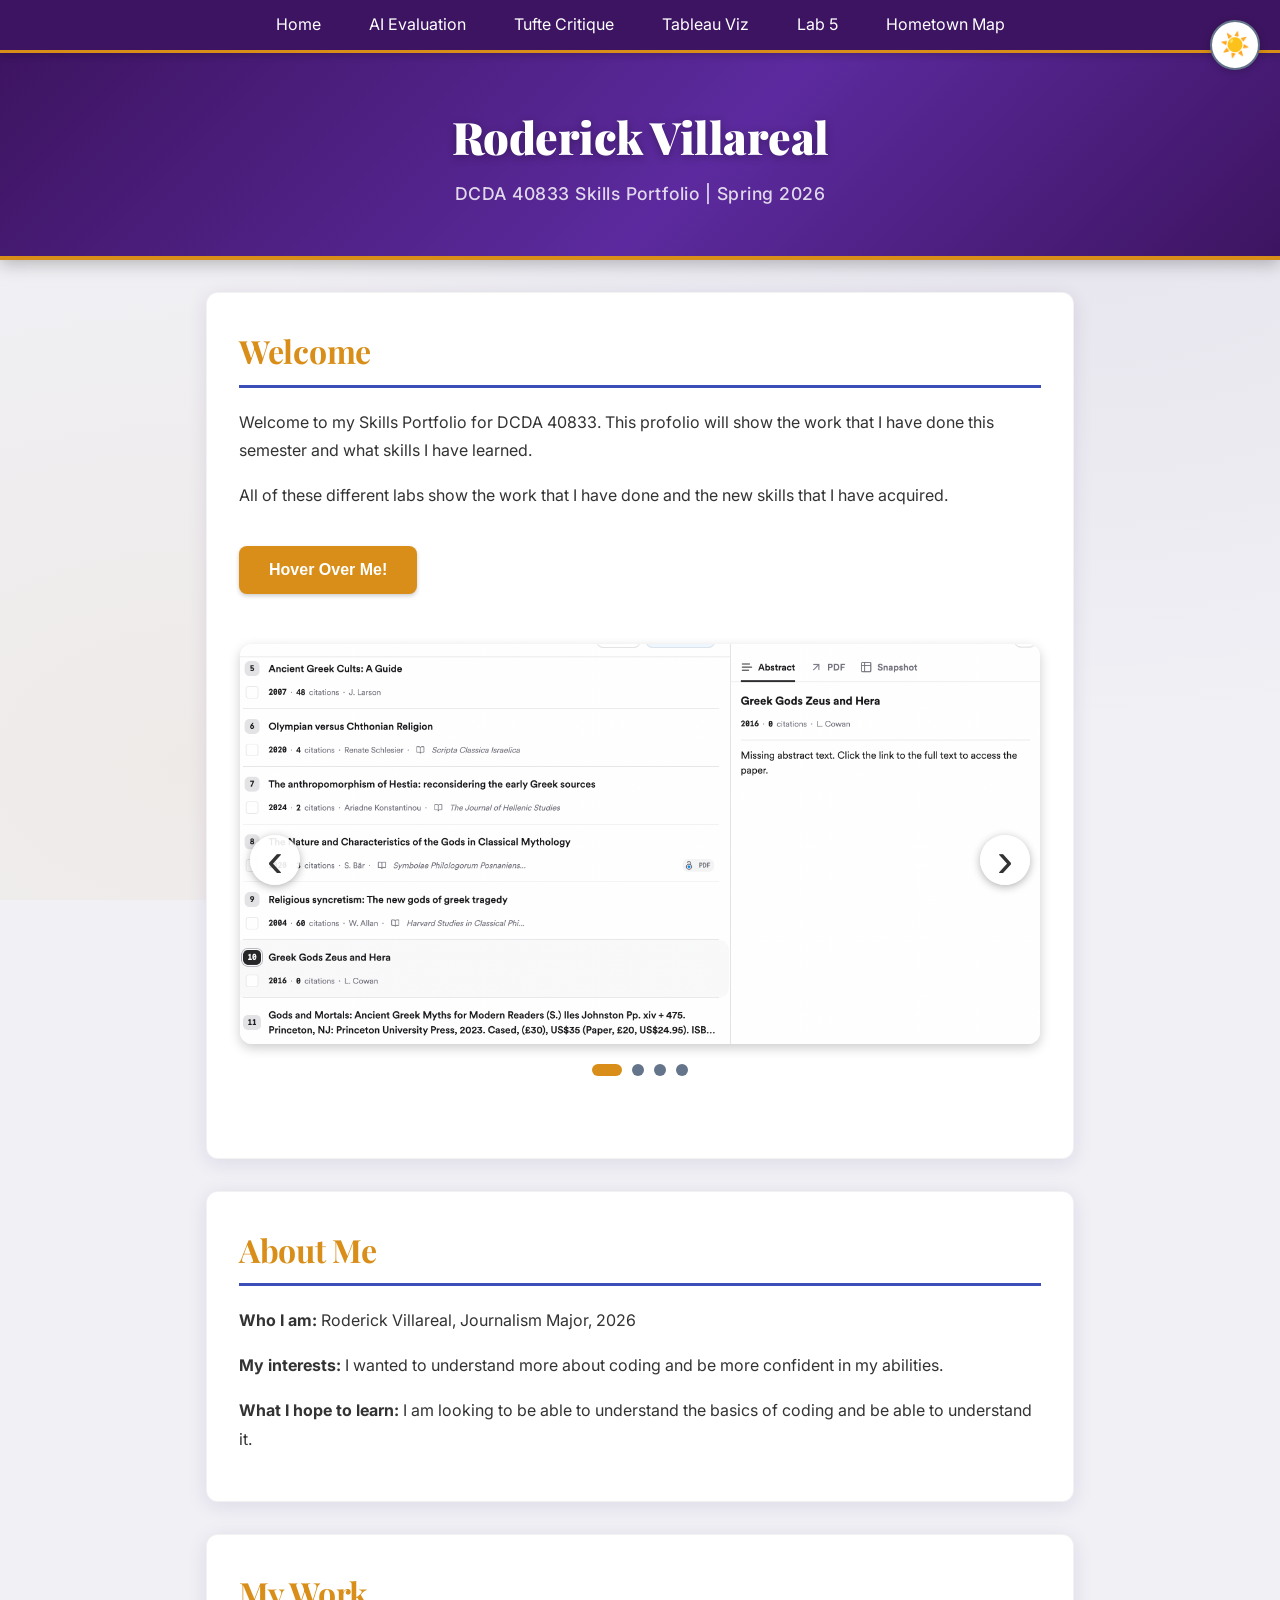
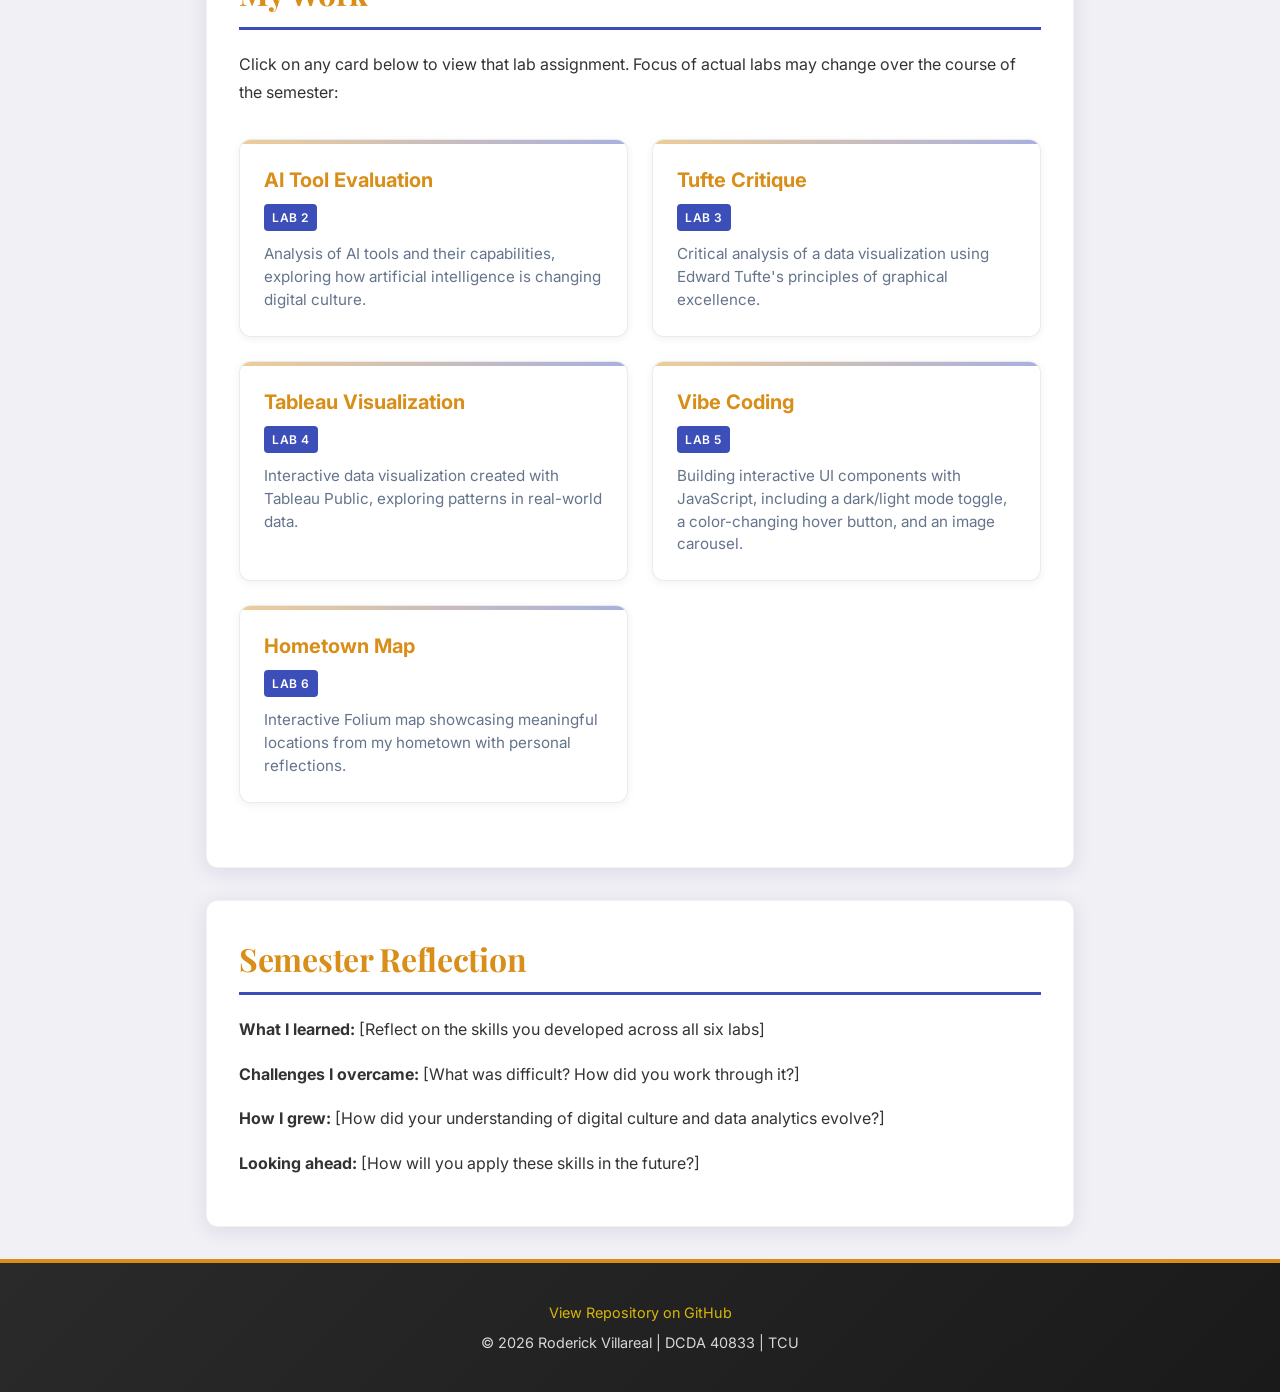
==== commit 28edf63b: "Changes" ====
--- a/index.html
+++ b/index.html
@@ -116,9 +116,9 @@
                     <p>Interactive data visualization created with Tableau Public, exploring patterns in real-world data.</p>
                 </a>
 
-                <!-- Lab 5: JavaScript Interactivity -->
+                <!-- Lab 5: Vibe Coding -->
                 <a href="lab05.html" class="portfolio-card">
-                    <h3>JavaScript Interactivity</h3>
+                    <h3>Vibe Coding</h3>
                     <span class="lab-tag">Lab 5</span>
                     <p>Building interactive UI components with JavaScript, including a dark/light mode toggle, a color-changing hover button, and an image carousel.</p>
                 </a>
